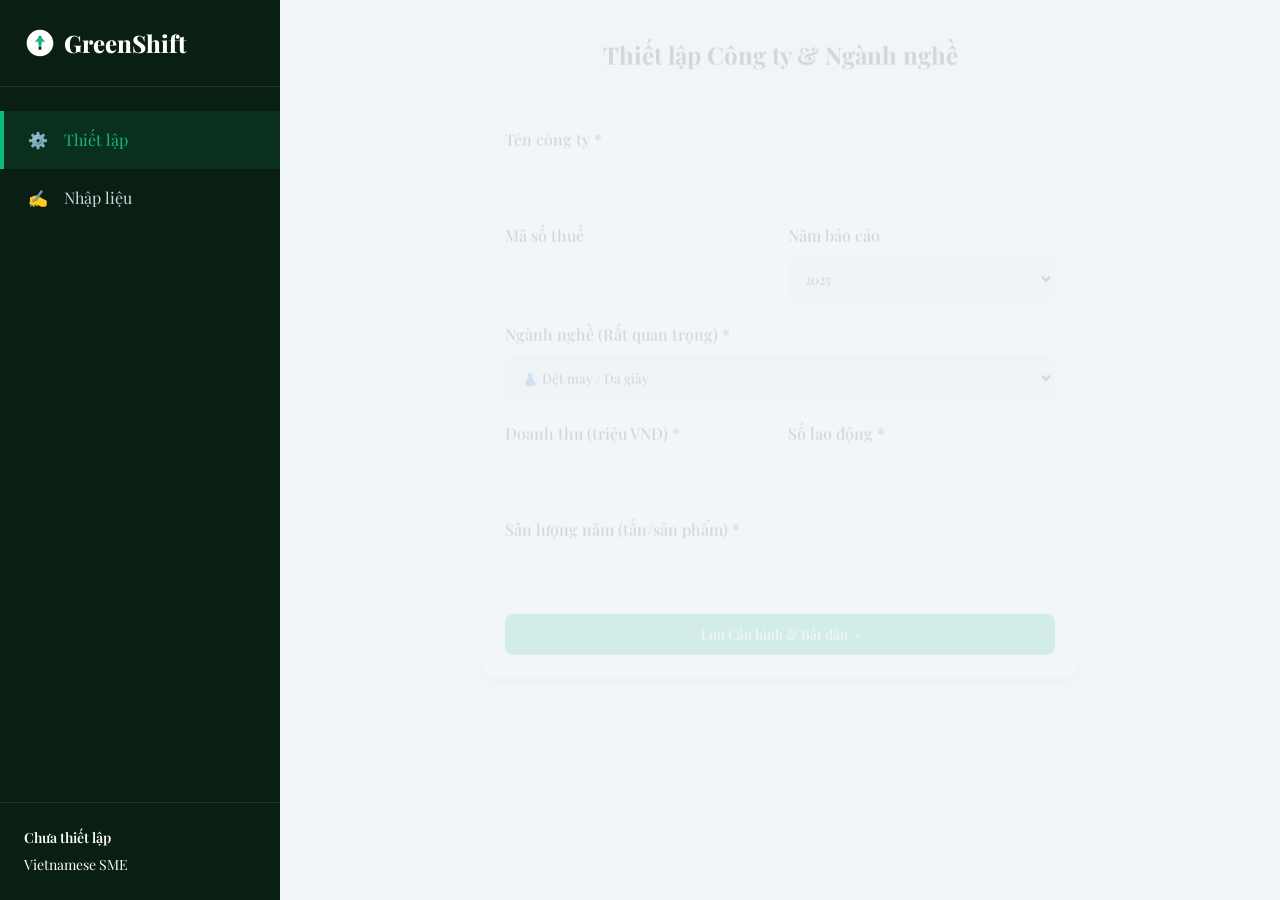
==== index.html @ 92fe422d "Add files via upload" ====
<!DOCTYPE html>
<html lang="vi">
<head>
  <meta charset="UTF-8">
  <meta name="viewport" content="width=device-width, initial-scale=1.0">
  <title>GreenShift | Carbon Intelligence Platform for Vietnamese SMEs</title>  
  <meta http-equiv="refresh" content="0; url=app.html">
  <link rel="stylesheet" href="css/style.css">
  <link rel="preconnect" href="https://fonts.googleapis.com">
<link rel="preconnect" href="https://fonts.gstatic.com" crossorigin>
<link rel="preconnect" href="https://fonts.googleapis.com">
<link rel="preconnect" href="https://fonts.gstatic.com" crossorigin>
<link rel="preconnect" href="https://fonts.googleapis.com">
<link rel="preconnect" href="https://fonts.gstatic.com" crossorigin>
<link href="https://fonts.googleapis.com/css2?family=Playfair+Display:ital,wght@0,400..900;1,400..900&display=swap" rel="stylesheet">
</head>
<body >

  <nav class="navbar">
    <div class="logo">
      <svg viewBox="0 0 24 24" xmlns="http://www.w3.org/2000/svg">
        <path d="M12 2C6.48 2 2 6.48 2 12s4.48 10 10 10 10-4.48 10-10S17.52 2 12 2zm1 15h-2v-2h2v2zm0-4h-2V7h2v6z"/>
        <path d="M16 11l-4-4-4 4h3v4h2v-4h3z" fill="#10b981"/>
      </svg>
      GreenShift
    </div>
    <div class="nav-links">
      <a href="#">Trang chủ</a>
      <a href="#giai-phap">Giải pháp</a>
      <a href="#tieu-chuan">Tiêu chuẩn</a>
      <span class="badge badge-amber">ACL 2026</span>
    </div>
  </nav>

  <section class="hero">
    <div class="hero-content">
      <h1>Khám sức khỏe carbon doanh nghiệp.<br><span>Đánh giá nguy cơ Thuế Carbon EU (CBAM) & Dấu chân Carbon nhà máy</span></h1>
      <p class="sub">Đánh giá phát thải carbon và chuẩn bị cho quy định CBAM 2026</p>
      <div class="hero-cta">
        <a href="app.html" class="btn btn-primary">Khám sức khỏe miễn phí ngay &rarr;</a>
      </div>
      <div class="stats-counter">
        <div class="stat-item">
          <h3><span class="counter" data-target="500">0</span>+</h3>
          <p>SME</p>
        </div>
        <div class="stat-item">
          <h3><span class="counter" data-target="2.4">0</span>M</h3>
          <p>tCO₂e</p>
        </div>
        <div class="stat-item">
          <h3 style="font-size: 1.5rem; display: flex; align-items: center; height: 100%;">READY</h3>
          <p>EU CBAM</p>
        </div>
      </div>
    </div>
    <div class="hero-visual">
      <div class="floating-card fc-1">
        <div style="font-size: 0.8rem; color: var(--color-accent)">Scope 2 Emissions</div>
        <div style="font-size: 1.5rem; font-weight: bold;">42,500 <span style="font-size:0.8rem">tCO₂e</span></div>
      </div>
      <div class="floating-card fc-2">
        <div style="font-size: 0.8rem; color: var(--color-accent)">ESG Score</div>
        <div style="font-size: 1.5rem; font-weight: bold; color: var(--color-success)">A+</div>
      </div>
      <div class="floating-card fc-3">
        <div style="font-size: 0.8rem; color: var(--color-accent)">CBAM Compliance</div>
        <div style="font-size: 1.5rem; font-weight: bold;">100%</div>
      </div>
    </div>
  </section>

  <section id="giai-phap" class="section pain-points">
    <h2 class="section-title">Tại sao cần GreenShift?</h2>
    <div class="grid-3">
      <div class="card pain-card">
        <div class="icon">🏭</div>
        <p><strong>EU CBAM 2026:</strong> Xuất khẩu phải kèm báo cáo phát thải carbon — hoặc bị đánh thuế bổ sung.</p>
      </div>
      <div class="card pain-card">
        <div class="icon">👷</div>
        <p><strong>250.000 công nhân</strong> dệt may có nguy cơ dôi dư — nhưng có thể tái đào tạo thành Nhân sự Xanh.</p>
      </div>
      <div class="card pain-card">
        <div class="icon">📋</div>
        <p><strong>95% SME Việt Nam</strong> không có hệ thống đo phát thải — mất đơn hàng EU vì không thể chứng minh.</p>
      </div>
    </div>
  </section>

  <section class="section how-it-works">
    <h2 class="section-title">Cách hoạt động</h2>
    <div class="steps-container">
      <div class="step">
        <div class="step-icon">📄</div>
        <h4>Bước 1</h4>
        <p>Nhập hóa đơn điện + nhiên liệu (5 phút)</p>
      </div>
      <div class="step">
        <div class="step-icon">⚡</div>
        <h4>Bước 2</h4>
        <p>Hệ thống tự tính CO₂e theo chuẩn GHG Protocol</p>
      </div>
      <div class="step">
        <div class="step-icon">📊</div>
        <h4>Bước 3</h4>
        <p>Xuất Báo cáo PDF chuẩn EU ngay lập tức</p>
      </div>
      <div class="step">
        <div class="step-icon">🧑‍🔧</div>
        <h4>Bước 4</h4>
        <p>Nhận Kế hoạch Cải thiện có nhân sự thực hiện</p>
      </div>
    </div>
  </section>

  <section id="tieu-chuan" class="section badges-section">
    <h2 class="section-title">Tuân thủ tiêu chuẩn quốc tế & Việt Nam</h2>
    <div class="badges-grid">
      <div class="compliance-badge">GHG Protocol Corporate Standard</div>
      <div class="compliance-badge">ISO 14064-1</div>
      <div class="compliance-badge">EU CBAM 2026</div>
      <div class="compliance-badge">Decree 06/2022/NĐ-CP</div>
      <div class="compliance-badge">MONRE Vietnam 2023</div>
    </div>
  </section>

  <footer id="footer" class="footer">
    <div style="display: flex; justify-content: center; align-items: center; gap: 0.5rem; margin-bottom: 1rem;">
      <svg width="24" height="24" viewBox="0 0 24 24" xmlns="http://www.w3.org/2000/svg">
        <path d="M12 2C6.48 2 2 6.48 2 12s4.48 10 10 10 10-4.48 10-10S17.52 2 12 2zm1 15h-2v-2h2v2zm0-4h-2V7h2v6z" fill="#9ca3af"/>
        <path d="M16 11l-4-4-4 4h3v4h2v-4h3z" fill="#10b981"/>
      </svg>
      <span style="font-weight: 700; color: white;">GreenShift</span>
    </div>
    <p>Đo để biết. Biết để thay đổi. Thay đổi để tồn tại.</p>
    <p style="margin-top: 1rem; font-size: 0.8rem;">Dự án ACL 2026 — TP.HCM</p>
  </footer>

  <script>
    // Simple counter animation
    const counters = document.querySelectorAll('.counter');
    counters.forEach(counter => {
      const target = +counter.getAttribute('data-target');
      const duration = 2000;
      const step = target / (duration / 16);
      let current = 0;
      
      const updateCounter = () => {
        current += step;
        if (current < target) {
          counter.innerText = current % 1 !== 0 ? current.toFixed(1) : Math.ceil(current);
          requestAnimationFrame(updateCounter);
        } else {
          counter.innerText = target;
        }
      };
      updateCounter();
    });
  </script>
</body>
</html>
---- css/style.css ----
/* =============================================
   OFFLINE FONTS — Local @font-face declarations
   Inter 400 downloaded to libs/fonts/
   Fallback: system-ui → Segoe UI → sans-serif
   ============================================= */

@font-face {
  font-family: 'Inter';
  font-style: normal;
  font-weight: 400;
  font-display: swap;
  src: url('../libs/fonts/inter-400.woff2') format('woff2'),
       local('Inter Regular'),
       local('Inter');
}

/* System font stack for weights 500/600 (no download needed — browser synthesizes) */
@font-face {
  font-family: 'Inter';
  font-style: normal;
  font-weight: 500 600;
  font-display: swap;
  src: local('Inter Medium'),
       local('Inter SemiBold'),
       local('Inter');
}

/* Plus Jakarta Sans — use system fallback (Trebuchet MS is similar bold geometric) */
@font-face {
  font-family: 'Plus Jakarta Sans';
  font-style: normal;
  font-weight: 700 800;
  font-display: swap;
  src: local('Plus Jakarta Sans Bold'),
       local('Plus Jakarta Sans');
}

/* JetBrains Mono — fallback to Consolas/Courier */
@font-face {
  font-family: 'JetBrains Mono';
  font-style: normal;
  font-weight: 400;
  font-display: swap;
  src: local('JetBrains Mono'),
       local('Consolas');
}


:root {
  --color-primary: #1a7f4b;
  --color-accent: #10b981;
  --color-dark-bg: #0a1f14;
  --color-card-bg: #f0faf5;
  --color-text-primary: #111827;
  --color-text-secondary: #6b7280;
  --color-warning: #f59e0b;
  --color-danger: #ef4444;
  --color-success: #10b981;
  --color-white: #ffffff;
  --color-border: #e5e7eb;
  --shadow-sm: 0 1px 2px 0 rgba(0, 0, 0, 0.05);
  --shadow-md: 0 4px 6px -1px rgba(0, 0, 0, 0.1), 0 2px 4px -1px rgba(0, 0, 0, 0.06);
  --shadow-lg: 0 10px 15px -3px rgba(0, 0, 0, 0.1), 0 4px 6px -2px rgba(0, 0, 0, 0.05);
  --shadow-hover: 0 20px 25px -5px rgba(0, 0, 0, 0.1), 0 10px 10px -5px rgba(0, 0, 0, 0.04);
  --radius-md: 0.5rem;
  --radius-lg: 1rem;
  --radius-xl: 1.5rem;
  /* Offline-safe font stack: local woff2 → system fonts */
  --font-heading: Playfair Display, Arial, sans-serif;
  --font-body: Playfair Display, Arial, sans-serif;
  --font-mono: Playfair Display, Arial, sans-serif;
  --transition: all 0.3s ease;
}

* {
  margin: 0;
  padding: 0;
  box-sizing: border-box;
}

html, body, body * {
  font-family: 'Playfair Display', Arial, sans-serif;
}

body {
  font-family: Playfair Display, Arial, sans-serif;
  color: var(--color-text-primary);
  line-height: 1.6;
  background-color: #f8fafc;
}

h1, h2, h3, h4, h5, h6 {
   font-family: Playfair Display, Arial, sans-serif;
  font-weight: 700;
  line-height: 1.2;
}

a {
  text-decoration: none;
  color: inherit;
}

button {
  cursor: pointer;
  font-family: Playfair Display, Arial, sans-serif;
  border: none;
  outline: none;
}

/* UI Elements */
.btn {
   font-family: Playfair Display, Arial, sans-serif;
  display: inline-flex;
  align-items: center;
  justify-content: center;
  padding: 0.75rem 1.5rem;
  border-radius: var(--radius-md);
  font-weight: 600;
  transition: var(--transition);
  text-align: center;
  gap: 0.5rem;
}

.btn-primary {
  background-color: var(--color-accent);
  color: var(--color-white);
}

.btn-primary:hover {
  background-color: #0d9488;
  transform: scale(1.02);
  box-shadow: var(--shadow-md);
}

.btn-outline {
  background-color: transparent;
  border: 2px solid var(--color-accent);
  color: var(--color-accent);
}

.btn-outline:hover {
  background-color: rgba(16, 185, 129, 0.1);
  transform: scale(1.02);
}

.btn-secondary {
  background-color: var(--color-white);
  color: var(--color-text-primary);
  border: 1px solid var(--color-border);
}

.btn-secondary:hover {
  background-color: #f9fafb;
}

.btn-danger {
  background-color: var(--color-danger);
  color: var(--color-white);
}

.card {
  background: var(--color-white);
  border-radius: var(--radius-lg);
  padding: 1.5rem;
  box-shadow: var(--shadow-md);
  transition: var(--transition);
  border: 1px solid var(--color-border);
}

.card:hover {
  transform: translateY(-4px);
  box-shadow: var(--shadow-hover);
}

.badge {
  display: inline-block;
  padding: 0.25rem 0.75rem;
  border-radius: 9999px;
  font-size: 0.75rem;
  font-weight: 600;
  text-transform: uppercase;
  letter-spacing: 0.05em;
}

.badge-amber {
  background-color: rgba(245, 158, 11, 0.2);
  color: #b45309;
}

.badge-green {
  background-color: rgba(12, 231, 158, 0.2);
  color: var(--color-primary);
}
 html{
  scroll-behavior: smooth;
  scroll-padding-top: 100px;
}
/* Landing Page */
.navbar {
   font-family: Playfair Display, Arial, sans-serif;
  position: fixed;
  top: 0;
  left: 0;
  right: 0;
  display: flex;
  justify-content: space-between;
  align-items: center;
  padding: 1rem 5%;
  background: rgba(10, 31, 20, 0.5);
  backdrop-filter: blur(12px);
  -webkit-backdrop-filter: blur(12px);
  z-index: 1000;
  border-bottom: 1px solid rgba(255,255,255,0.1);
  color: var(--color-white);
}

.logo {
  display: flex;
  align-items: center;
  gap: 0.5rem;
  font-family: Playfair Display, Arial, sans-serif;
  font-size: 1.5rem;
  font-weight: 800;
  color: var(--color-white);
}

.logo svg {
  width: 32px;
  height: 32px;
  fill: var(--color-accent);
}

.nav-links {
  display: flex;
  gap: 2rem;
  align-items: center;
}

.nav-links a {
  font-weight: 500;
  transition: var(--transition);
}

.nav-links a:hover {
  color: var(--color-accent);
}

.hero {
  font-family: Playfair Display, Arial, sans-serif;
  
  background-image: linear-gradient(rgba(0, 0, 0, 0.6), rgba(0, 0, 0, 0.6)), url("../Images/eco2.jpeg");
  background-repeat: no-repeat;
  background-position: center center;
  background-size: cover;
  min-height: 100vh;
  width: 100%;
  background-color: var(--color-dark-bg);
  /*background: linear-gradient(135deg, #0a1f14 0%, #0f2d1c 50%, #1a4a2e 100%);*/
  display: flex;
  align-items: center;
  padding: 6rem 5% 2rem;
  color: var(--color-white);
  position: relative;
  overflow: hidden;
}

.hero-content {
  text-align: center;
  width: 800px;
  margin: 0 auto;
  max-width: 800px;
  z-index: 2;
}

.hero h1 {
  font-family: Playfair Display, Arial, sans-serif;
  text-align: center;
  width: 850px;
  margin: 0 auto;
  
  font-size: 3rem;
  margin-bottom: 1.5rem;
}

.hero h1 span {
  text-align: center;
  width: 800px;
  margin: 0 auto;
  color: var(--color-accent);
}

.hero p.sub {
  text-align: center;
  width: 800px;
  margin: 0 auto;
  font-size: 1.25rem;
  margin-bottom: 2.5rem;
  color: #ffffff;
}

.hero-cta {
  display: flex;
  justify-content: center;
  align-items: center;
  gap: 1rem;
  margin-bottom: 3rem;
}

.stats-counter {
  display: flex;
  justify-content: center;
  align-items: center;
  gap: 3rem;
}

.stat-item h3 {
  font-size: 2.5rem;
  color: var(--color-accent);
  margin-bottom: 0.25rem;
 font-family: Playfair Display, Arial, sans-serif;
}

.stat-item p {
   font-family: Playfair Display, Arial, sans-serif;
  color: #ffffff;
  font-size: 0.875rem;
  text-transform: uppercase;
  letter-spacing: 0.05em;
}

.hero-visual {
  position: absolute;
  right: 3%;
  top: 50%;
  transform: translateY(-50%);
  width: 400px;
  height: 400px;
  z-index: 1;
}

.floating-card {
   font-family: Playfair Display, Arial, sans-serif;
   font-size: 1.1rem;
  background: rgba(255, 255, 255, 0.08);
  backdrop-filter: blur(12px);
  border: 1px solid rgba(255,255,255,0.1);
  padding: 1.5rem;
  border-radius: var(--radius-lg);
  color: white;
  position: absolute;
  animation: float 6s ease-in-out infinite;
}

.fc-1 { top: 20%; right: 20%; animation-delay: 0s; }
.fc-2 { bottom: 20%; right: 40%; animation-delay: 2s; }
.fc-3 { top: 40%; right: 280%; animation-delay: 4s; }

@keyframes float {
  0% { transform: translateY(0px); }
  50% { transform: translateY(-20px); }
  100% { transform: translateY(0px); }
}

.section {
  padding: 5rem 5%;
}

.section-title {
   font-family: Playfair Display, Arial, sans-serif;
  text-align: center;
  font-size: 2.5rem;
  margin-bottom: 3rem;
  color: var(--color-dark-bg);
}

.pain-points {
  background: var(--color-white);
}

.grid-3 {
  display: grid;
  grid-template-columns: repeat(auto-fit, minmax(300px, 1fr));
  gap: 2rem;
}

.pain-card {
   font-family: Playfair Display, Arial, sans-serif;
  text-align: center;
  padding: 2rem;
}

.pain-card .icon {
  font-size: 3rem;
  margin-bottom: 1rem;
}

.how-it-works {
   font-family: Playfair Display, Arial, sans-serif;
  background: #f8fafc;
}

.steps-container {
  display: flex;
  justify-content: space-between;
  position: relative;
}

.steps-container::before {
  content: '';
  position: absolute;
  top: 40px;
  left: 0;
  right: 0;
  height: 2px;
  background: var(--color-border);
  z-index: 1;
}

.step {
  text-align: center;
  position: relative;
  z-index: 2;
  width: 22%;
}

.step-icon {
  width: 80px;
  height: 80px;
  background: var(--color-white);
  border: 2px solid var(--color-accent);
  border-radius: 50%;
  display: flex;
  align-items: center;
  justify-content: center;
  font-size: 2rem;
  margin: 0 auto 1rem;
  box-shadow: var(--shadow-sm);
}

.step h4 {
  margin-bottom: 0.5rem;
  color: var(--color-primary);
}

.badges-section {
   font-family: Playfair Display, Arial, sans-serif;
  background: var(--color-white);
  text-align: center;
}

.badges-grid {
  display: flex;
  flex-wrap: wrap;
  justify-content: center;
  gap: 1.5rem;
}

.compliance-badge {
  padding: 1rem 1.5rem;
  background: var(--color-card-bg);
  border: 1px solid var(--color-accent);
  border-radius: var(--radius-md);
  font-weight: 600;
  color: var(--color-primary);
}

.business-model {
   font-family: Playfair Display, Arial, sans-serif;
  background: var(--color-dark-bg);
  color: var(--color-white);
}

.business-model .section-title {
  color: var(--color-white);
}

.model-visual {
  display: flex;
  align-items: center;
  justify-content: space-between;
  max-width: 800px;
  margin: 0 auto;
  background: rgba(255,255,255,0.05);
  padding: 3rem;
  border-radius: var(--radius-xl);
  border: 1px solid rgba(255,255,255,0.1);
}

.entity {
  text-align: center;
  width: 25%;
}

.entity .icon {
  font-size: 3rem;
  margin-bottom: 1rem;
}

.arrow {
  color: var(--color-accent);
  font-size: 2rem;
  width: 10%;
  text-align: center;
}

.platform-entity {
  width: 30%;
  padding: 2rem;
  background: rgba(16, 185, 129, 0.1);
  border: 2px solid var(--color-accent);
  border-radius: var(--radius-lg);
}

.platform-entity h3 {
  color: var(--color-accent);
}

footer {
  background: #05100a;
  color: #9ca3af;
  text-align: center;
  padding: 2rem 5%;
  border-top: 1px solid rgba(255,255,255,0.1);
}

/* APP Layout */
.app-container {
  display: flex;
  height: 100vh;
  overflow: hidden;
  background-color: #f1f5f9;
}

.sidebar {
  width: 280px;
  background: var(--color-dark-bg);
  color: white;
  display: flex;
  flex-direction: column;
  flex-shrink: 0;
}

.sidebar-header {
  padding: 1.5rem;
  border-bottom: 1px solid rgba(255,255,255,0.1);
}

.sidebar-nav {
  font-family: Playfair Display, Arial, sans-serif;
  flex: 1;
  padding: 1.5rem 0;
  overflow-y: auto;
}

.nav-item {
  display: flex;
  align-items: center;
  padding: 1rem 1.5rem;
  color: #d1d5db;
  gap: 1rem;
  transition: var(--transition);
  cursor: pointer;
  border-left: 4px solid transparent;
}

.nav-item:hover {
  background: rgba(255,255,255,0.05);
  color: white;
}

.nav-item.active {
  background: rgba(16, 185, 129, 0.1);
  color: var(--color-accent);
  border-left-color: var(--color-accent);
}

.sidebar-footer {
  padding: 1.5rem;
  border-top: 1px solid rgba(255,255,255,0.1);
  font-size: 0.875rem;
}

.sidebar-footer .company-name {
  font-weight: 600;
  color: white;
  margin-bottom: 0.25rem;
}

.main-content {
  flex: 1;
  overflow-y: auto;
  padding: 2rem;
  position: relative;
}

.view-section {
  display: none;
  animation: fadeIn 0.4s ease;
}

.view-section.active {
  display: block;
}

@keyframes fadeIn {
  from { opacity: 0; transform: translateY(10px); }
  to { opacity: 1; transform: translateY(0); }
}

.page-header {
  display: flex;
  justify-content: space-between;
  align-items: center;
  margin-bottom: 2rem;
}

#view-setup .page-header {
  justify-content: center;
  text-align: center;
}

/* Forms */
.form-group {
  margin-bottom: 1.25rem;
}

.form-group label {
  display: block;
  margin-bottom: 0.5rem;
  font-weight: 500;
  color: var(--color-text-primary);
}

.form-control {
  width: 100%;
  padding: 0.75rem;
  border: 1px solid var(--color-border);
  border-radius: var(--radius-md);
  font-family: Playfair Display, Arial, sans-serif;
  transition: var(--transition);
}

.form-control:focus {
  border-color: var(--color-accent);
  box-shadow: 0 0 0 3px rgba(16, 185, 129, 0.2);
}

.form-row {
  display: grid;
  grid-template-columns: repeat(auto-fit, minmax(200px, 1fr));
  gap: 1rem;
}

/* Tables */
.table-container {
  overflow-x: auto;
}

table {
  width: 100%;
  border-collapse: collapse;
}

th, td {
  padding: 1rem;
  text-align: left;
  border-bottom: 1px solid var(--color-border);
}

th {
  font-weight: 600;
  color: var(--color-text-secondary);
  background: #f9fafb;
}

.table-row:hover {
  background: #f8fafc;
}

.mono-text {
  font-family: Playfair Display, Arial, sans-serif;
}

/* Dashboard */
.kpi-grid {
  display: grid;
  grid-template-columns: repeat(auto-fit, minmax(240px, 1fr));
  gap: 1.5rem;
  margin-bottom: 2rem;
}

.kpi-card {
  padding: 1.5rem;
  border-radius: var(--radius-lg);
  background: white;
  box-shadow: var(--shadow-sm);
  border: 1px solid var(--color-border);
}

.kpi-title {
  color: var(--color-text-secondary);
  font-size: 0.875rem;
  font-weight: 500;
  margin-bottom: 0.5rem;
}

.kpi-value {
  font-size: 2rem;
  font-weight: 700;
  color: var(--color-text-primary);
  font-family: Playfair Display, Arial, sans-serif;
}

.kpi-unit {
  font-size: 1rem;
  color: var(--color-text-secondary);
  font-weight: 400;
}

.charts-grid {
  display: grid;
  grid-template-columns: 2fr 1fr;
  gap: 1.5rem;
  margin-bottom: 2rem;
}

.chart-card {
  background: white;
  padding: 1.5rem;
  border-radius: var(--radius-lg);
  border: 1px solid var(--color-border);
  box-shadow: var(--shadow-sm);
}

.benchmark-bar {
  height: 24px;
  background: #e5e7eb;
  border-radius: 12px;
  overflow: hidden;
  position: relative;
  margin-top: 1rem;
}

.benchmark-fill {
  height: 100%;
  background: var(--color-success);
  transition: width 1s ease;
}

.benchmark-marker {
  position: absolute;
  top: 0;
  bottom: 0;
  width: 2px;
  background: var(--color-text-primary);
  z-index: 10;
}

/* Report */
.report-container {
  background: white;
  max-width: 210mm;
  margin: 0 auto;
  box-shadow: var(--shadow-lg);
}

.report-page {
  padding: 2cm;
  min-height: 297mm;
  border-bottom: 1px dashed #ccc;
  position: relative;
}

.cover-page {
  display: flex;
  flex-direction: column;
  justify-content: center;
  border-left: 20px solid var(--color-primary);
}

.cover-title {
  font-size: 3rem;
  color: var(--color-primary);
  margin-bottom: 2rem;
}

.report-section {
  margin-bottom: 3rem;
}

.report-section h3 {
  color: var(--color-primary);
  border-bottom: 2px solid var(--color-primary);
  padding-bottom: 0.5rem;
  margin-bottom: 1.5rem;
}

.action-card {
  background: var(--color-card-bg);
  border-left: 4px solid var(--color-accent);
  padding: 1.5rem;
  border-radius: 0 var(--radius-md) var(--radius-md) 0;
  margin-bottom: 1.5rem;
}

.action-card h4 {
  color: var(--color-primary);
  margin-bottom: 1rem;
  display: flex;
  align-items: center;
  gap: 0.5rem;
}

.action-card ul {
  list-style: none;
}

.action-card li {
  margin-bottom: 0.5rem;
  padding-left: 1.5rem;
  position: relative;
}

.action-card li::before {
  content: '→';
  position: absolute;
  left: 0;
  color: var(--color-accent);
}

/* Responsive */
@media (max-width: 1024px) {
  .charts-grid {
    grid-template-columns: 1fr;
  }
}

@media (max-width: 768px) {
  .app-container {
    flex-direction: column;
  }
  .sidebar {
    width: 100%;
    height: auto;
    flex-direction: row;
    overflow-x: auto;
  }
  .sidebar-header {
    display: none;
  }
  .sidebar-nav {
    font-family: Playfair Display, Arial, sans-serif;
    display: flex;
    padding: 0;
  }
  .nav-item {
    padding: 1rem;
    border-left: none;
    border-bottom: 4px solid transparent;
    white-space: nowrap;
  }
  .nav-item.active {
    border-bottom-color: var(--color-accent);
  }
  .hero h1 {
    font-size: 2.5rem;
  }
  .hero-visual {
    display: none;
  }
  .steps-container {
    flex-direction: column;
    gap: 2rem;
  }
  .steps-container::before {
    display: none;
  }
  .step {
    width: 100%;
  }
  .model-visual {
    flex-direction: column;
    gap: 2rem;
  }
  .entity, .platform-entity {
    width: 100%;
  }
  .arrow {
    transform: rotate(90deg);
  }
}

/* Charts Grid & Card Fix */
.charts-grid {
  display: grid;
  grid-template-columns: repeat(2, 1fr);
  gap: 1.5rem;
  margin-top: 1.5rem;
}
@media (max-width: 768px) {
  .charts-grid { grid-template-columns: 1fr; }
}

.chart-card {
  background: var(--color-white);
  border-radius: var(--radius-lg);
  padding: 1.5rem;
  box-shadow: var(--shadow-sm);
  border: 1px solid var(--color-border);
}

.chart-card h3 {
  margin-bottom: 1rem;
  font-size: 1.1rem;
}

.chart-wrapper {
  position: relative;
  height: 260px;
  width: 100%;
}


/* =============================================
   REPORT STYLING — Clean, Full-Width Paper Layout
   ============================================= */
.report-container {
  width: 100%;
  max-width: 1100px;
  margin: 0 auto;
  background: var(--color-white);
  padding: 2.5rem 3rem;
  border-radius: var(--radius-lg);
  box-shadow: 0 4px 20px rgba(0, 0, 0, 0.05);
  border: 1px solid var(--color-border);
  box-sizing: border-box;
  color: var(--color-text-primary);
}

.report-section {
  margin-bottom: 2.5rem;
  padding-bottom: 1.5rem;
  border-bottom: 1px dashed var(--color-border);
}

.report-section:last-child {
  border-bottom: none;
}

.report-section h3 {
  font-size: 1.25rem;
  font-weight: 700;
  color: var(--color-primary);
  margin-bottom: 1rem;
  padding-bottom: 0.5rem;
  border-bottom: 2px solid var(--color-card-bg);
}

/* Report Lists — Fix indent & alignment */
.report-container ul, .report-container ol {
  padding-left: 1.75rem !important;
  margin: 0.75rem 0 1.25rem 0 !important;
  list-style-position: outside !important;
}

.report-container li {
  margin-bottom: 0.5rem !important;
  line-height: 1.6 !important;
  color: var(--color-text-primary) !important;
}

/* Report Tables — Beautiful & Full Width */
.report-container table {
  width: 100% !important;
  border-collapse: collapse !important;
  margin: 1.25rem 0 !important;
  font-size: 0.9rem !important;
  box-shadow: 0 1px 3px rgba(0,0,0,0.02);
}

.report-container th {
  background-color: var(--color-card-bg) !important;
  color: var(--color-primary) !important;
  font-weight: 600 !important;
  padding: 0.75rem 1rem !important;
  border: 1px solid var(--color-border) !important;
  text-align: left !important;
}

.report-container td {
  padding: 0.75rem 1rem !important;
  border: 1px solid var(--color-border) !important;
  vertical-align: middle !important;
}

.report-container tr:nth-child(even) {
  background-color: #f9fbf9 !important;
}

/* Grid & KPI Boxes in Report */
.report-container .grid-3 {
  display: grid;
  grid-template-columns: repeat(3, 1fr);
  gap: 1rem;
  margin-bottom: 1.5rem;
}

.report-container .grid-2 {
  display: grid;
  grid-template-columns: repeat(2, 1fr);
  gap: 1rem;
}

@media (max-width: 768px) {
  .report-container {
    padding: 1.5rem;
  }
  .report-container .grid-3, .report-container .grid-2 {
    grid-template-columns: 1fr;
  }
}
.footer{
   font-family: Playfair Display, Arial, sans-serif;
}
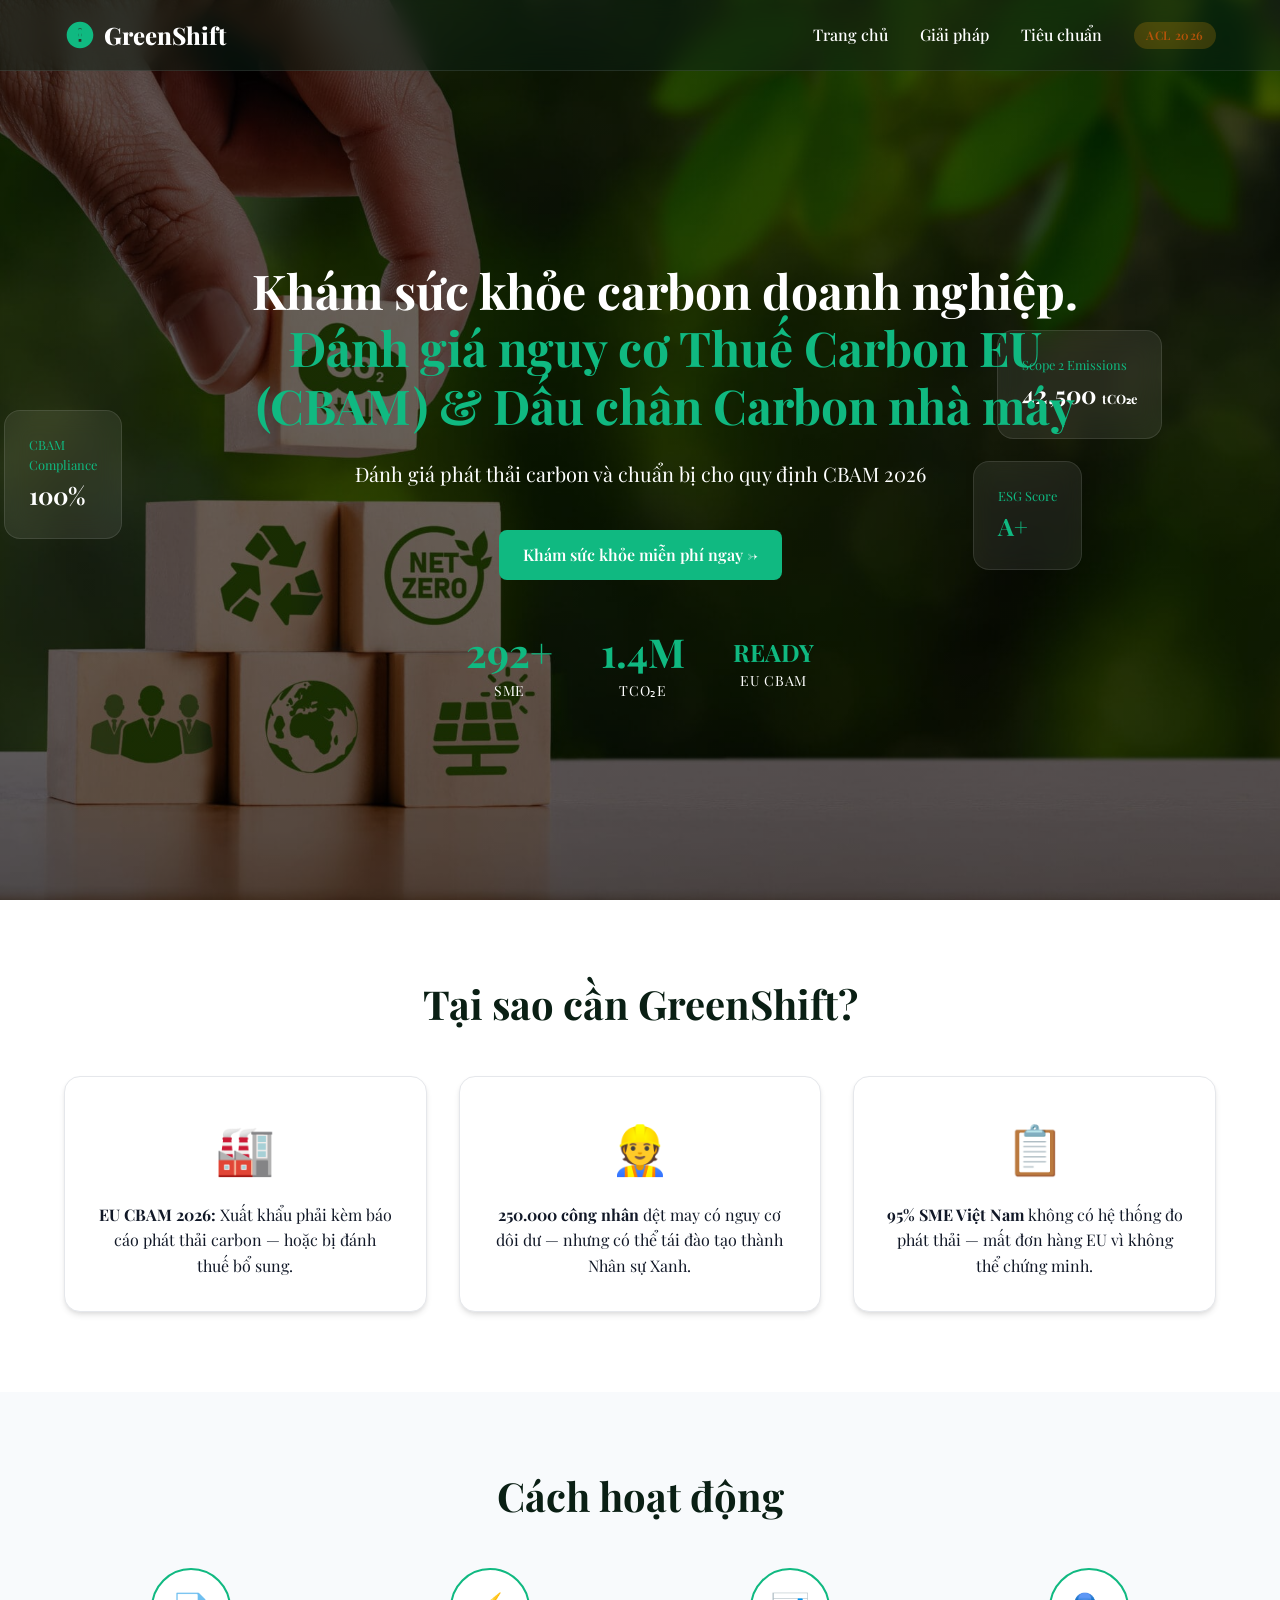
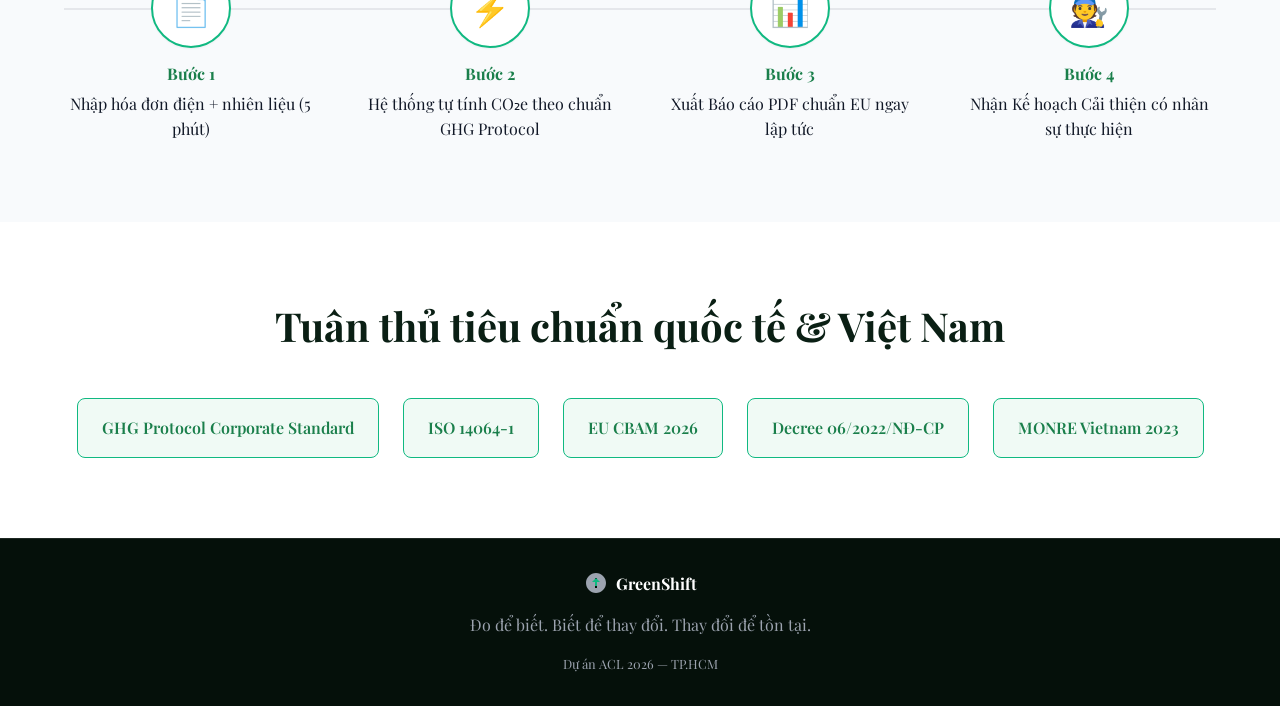
==== commit c63cef10: "Update index.html" ====
--- a/index.html
+++ b/index.html
@@ -4,7 +4,6 @@
   <meta charset="UTF-8">
   <meta name="viewport" content="width=device-width, initial-scale=1.0">
   <title>GreenShift | Carbon Intelligence Platform for Vietnamese SMEs</title>  
-  <meta http-equiv="refresh" content="0; url=app.html">
   <link rel="stylesheet" href="css/style.css">
   <link rel="preconnect" href="https://fonts.googleapis.com">
 <link rel="preconnect" href="https://fonts.gstatic.com" crossorigin>
